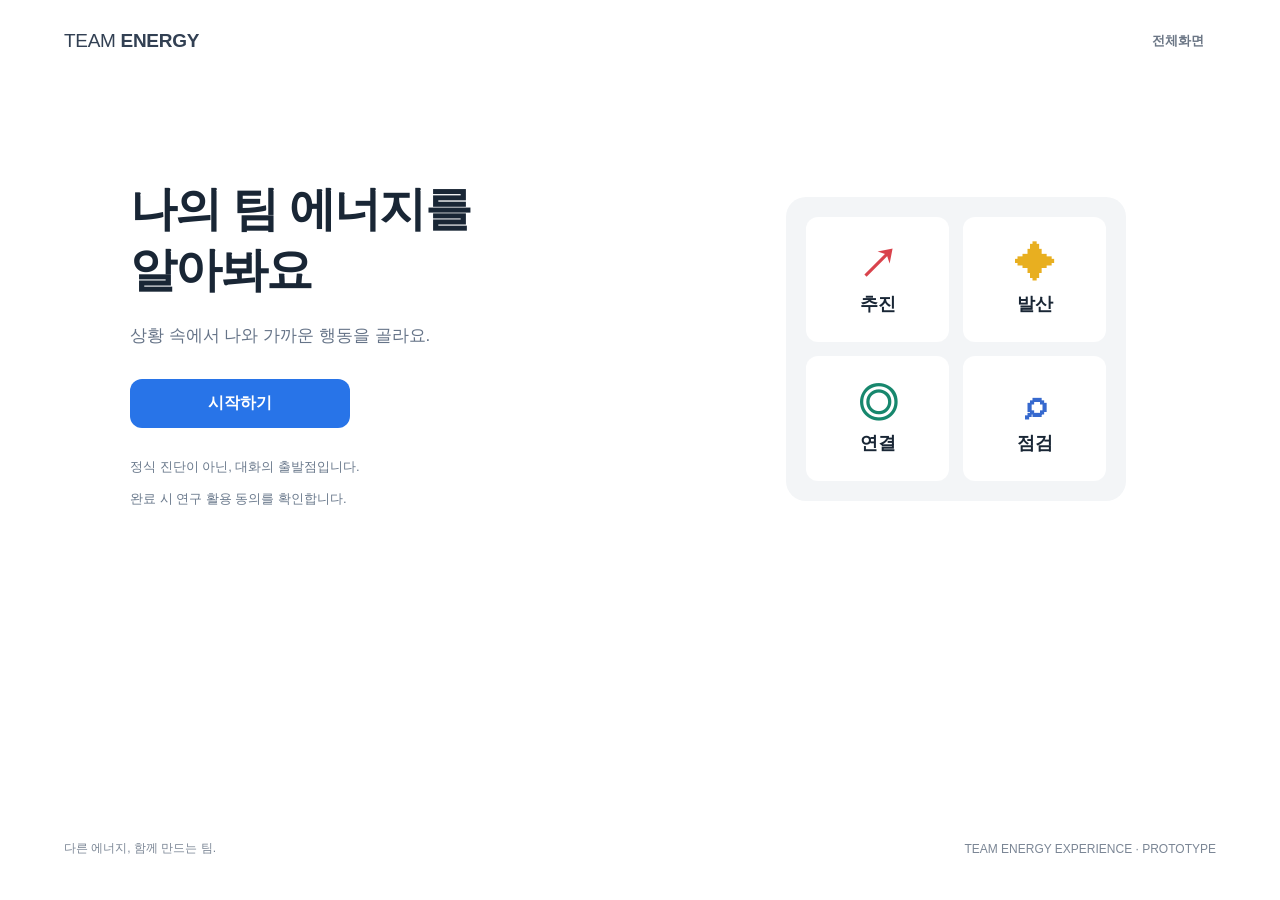
==== docs/index.html @ f04a9432 "Add files via upload" ====
<!doctype html>
<html lang="ko"><head><meta charset="UTF-8"><meta name="viewport" content="width=device-width,initial-scale=1"><title>TEAM ENERGY | 우리 팀의 에너지를 발견하다</title><link rel="stylesheet" href="style.css?v=full20261013"><link rel="stylesheet" href="live.css?v=full20261013"></head><body><header><a href="#" id="home" aria-label="처음 화면">TEAM <b>ENERGY</b><span>k-DISC EXPERIENCE</span></a><nav><span id="phase">우리 팀을 움직이는 네 가지 에너지</span><button id="fullscreen">전체화면</button></nav></header><main id="app" tabindex="-1"></main><footer><span>다른 에너지, 함께 만드는 팀.</span><span>TEAM ENERGY EXPERIENCE · PROTOTYPE</span></footer><script src="config.js"></script><script src="connection.js?v=full20261013"></script><script src="questions.js"></script><script src="app.js?v=full20261013"></script><script src="live.js?v=full20261013"></script></body></html>
---- docs/style.css ----
:root{font-family:'Malgun Gothic','Apple SD Gothic Neo',sans-serif;color:#192635;background:#fff;--D:#d9434c;--I:#edbd32;--S:#17876d;--C:#3669ce;--blue:#2874e8}*{box-sizing:border-box}body{margin:0;word-break:keep-all;overflow-wrap:anywhere}button,a{-webkit-tap-highlight-color:transparent}button{font:inherit;cursor:pointer;border:0;border-radius:12px;padding:14px 22px;min-height:48px;font-weight:700;background:#f0f3f7;color:inherit;touch-action:manipulation}button:hover{filter:brightness(.97)}button:focus-visible,a:focus-visible,summary:focus-visible{outline:3px solid var(--blue);outline-offset:3px}button:disabled{opacity:.55;cursor:default}header,footer{display:flex;justify-content:space-between;align-items:center;padding:22px 5vw}header>a{color:#324053;text-decoration:none;font-size:19px;letter-spacing:-.3px}header>a b{color:#324053}header>a span{display:none}nav{display:flex;align-items:center;gap:20px;font-size:13px;color:#6b7685}nav button{font-size:13px;padding:8px 12px;min-height:38px;background:transparent}main{max-width:1100px;padding:32px 40px 40px;margin:auto;min-height:calc(100svh - 150px);outline:none}footer{color:#7b8695;font-size:12px;padding-top:8px}.eyebrow{font-size:13px;font-weight:700;color:#65758a;margin:0 0 14px}h1{font-size:clamp(34px,3.7vw,48px);line-height:1.28;letter-spacing:-1.7px;margin:0 0 22px}h2{font-size:clamp(27px,2.7vw,34px);line-height:1.4;letter-spacing:-1px;margin:0 0 16px}h3{font-size:20px;margin:12px 0}p{font-size:17px;line-height:1.7;margin:10px 0}.muted{color:#667488}.primary{background:var(--blue);color:white;min-width:170px}.actions{display:flex;gap:12px;margin-top:28px;flex-wrap:wrap;align-items:center}.page-actions{justify-content:space-between}.text-button{background:transparent;color:#647286;padding-left:0}.hero{display:grid;grid-template-columns:1.3fr .8fr;align-items:center;gap:65px;min-height:470px}.hero .actions{margin:28px 0}.hero .primary{min-width:220px}.energy-grid{display:grid;grid-template-columns:1fr 1fr;gap:14px;padding:20px;background:#f3f5f7;border-radius:20px;max-width:340px}.energy-tile{border-radius:12px;padding:18px;background:#fff;min-height:125px;display:flex;align-items:center;flex-direction:column;justify-content:center;gap:8px}.energy-tile strong{font-size:40px;line-height:1;color:var(--D)}.energy-tile.I strong{color:#e8af20}.energy-tile.S strong{color:var(--S)}.energy-tile.C strong{color:var(--C)}.energy-tile span{font-size:18px;font-weight:700}.note{font-size:13px;color:#6a798c;line-height:1.65}.question-head{display:flex;justify-content:space-between;gap:20px;font-size:14px;color:#65758a;margin-bottom:16px}.choices{display:grid;grid-template-columns:1fr;gap:12px;margin-top:25px}.choice{display:flex;align-items:center;gap:18px;background:#f3f5f7;text-align:left;border:1px solid transparent;font-size:18px;line-height:1.5;padding:17px 22px;min-height:68px;font-weight:500;width:100%}.choice.selected{background:#e9f2ff;border-color:#9abfee}.letter{font-size:14px;min-width:28px;color:#718095}.selection-mark{margin-left:auto;font-size:22px;color:#9aa5b2;flex-shrink:0}.selected .selection-mark{color:var(--blue)}.answer-text{flex:1;min-width:0}.split{display:grid;grid-template-columns:1.1fr 1fr;gap:30px;align-items:start}.panel{background:#f5f7fa;border:1px solid #e9edf2;padding:24px;border-radius:18px}.chips{display:flex;gap:8px;flex-wrap:wrap;margin:12px 0}.chip{padding:7px 12px;border-radius:20px;font-weight:700;font-size:16px;color:white;white-space:nowrap}.chip.I{color:#352b08}.score-row{display:grid;grid-template-columns:57px 1fr 35px;gap:10px;align-items:center;margin:22px 0;font-size:16px}.track{height:12px;border-radius:10px;background:#e6ebf2;overflow:hidden}.track i{display:block;height:100%;border-radius:10px}.tabs{display:flex;gap:8px;margin:24px 0;flex-wrap:wrap}.tabs button{background:#f2f4f7;border:1px solid #e5eaf0;font-size:14px;min-height:44px;padding:10px 14px}.tabs button.active{background:#e8f1ff;border-color:#9abfee;color:#2466c5}.team-example{display:grid;grid-template-columns:1fr 1fr;gap:28px}.team-counts{display:grid;grid-template-columns:repeat(4,1fr);gap:6px;margin-top:24px}.team-counts>div{display:flex;align-items:center;flex-direction:column;gap:12px}.team-counts strong{font-size:24px}.team-summary h3{font-size:17px;color:#728094}.team-summary p{font-size:17px}.program-flow{display:grid;grid-template-columns:repeat(3,1fr);gap:20px;margin:28px 0}.program-flow article{padding:23px;background:#f5f7fa;border-radius:15px}.program-flow b{font-size:18px}.program-flow p{font-size:15px;color:#667488}.gallery{border-top:1px solid #e3e8ef;margin:24px 0;padding-top:14px}details{margin:14px 0}summary{cursor:pointer;color:#3e6cab;font-size:14px;min-height:28px}.photos{display:grid;grid-template-columns:repeat(3,1fr);gap:16px;margin-top:24px}.photo-button{background:#f7f9fb;border:1px solid #e2e7ef;padding:12px;text-align:left;min-width:0}.photo-button img{width:100%;height:200px;object-fit:contain;background:#eef1f5;border-radius:8px}.photo-button span{display:block;padding-top:10px;font-size:15px}.photo-button small{display:block;font-size:12px;color:#6a798c;line-height:1.6;margin-top:7px}.workshop-photo{margin:22px 0}.workshop-photo img{width:100%;max-height:300px;object-fit:cover;object-position:center 75%;border-radius:12px}.workshop-photo figcaption{font-size:13px;color:#6a798c;margin-top:8px}.end{text-align:center;max-width:850px;margin:30px auto}.end .actions{justify-content:center}.end h2{font-size:38px}.completion-summary{display:grid;grid-template-columns:1fr 1fr;gap:20px;margin:30px 0;padding:25px;border-radius:18px;background:#f5f7fa}.completion-summary .chips{justify-content:center}.completion-summary>div{min-width:0}.completion-summary>div+div{border-left:1px solid #dfe6ee}dialog{border:0;border-radius:16px;max-width:94vw;max-height:94svh;padding:22px}dialog::backdrop{background:#172635a6}dialog img{display:block;max-width:85vw;max-height:76svh;object-fit:contain}dialog button{margin-top:12px}.alert-dialog{max-width:420px;width:90vw}.alert-dialog p{font-size:17px}.error{color:#a32f3b;font-size:14px}#consult{margin-top:24px;text-align:left}.result-description article+article{margin-top:23px;border-top:1px solid #e5eaf0;padding-top:10px}.result-description h3{font-size:21px}.result-description p{font-size:17px}
@media(max-width:760px){header,footer{padding:16px 20px}nav>span{display:none}main{padding:26px 22px 28px;min-height:calc(100svh - 115px)}.hero{grid-template-columns:1fr;gap:24px;min-height:0}.energy-grid{max-width:100%;grid-template-columns:repeat(4,1fr);padding:10px;gap:7px;order:2}.energy-tile{padding:12px 4px;min-height:94px}.energy-tile strong{font-size:31px}.energy-tile span{font-size:15px}h1{font-size:34px}h2{font-size:27px}.split,.team-example{grid-template-columns:1fr;gap:20px}.result-description{order:0}.choice{font-size:16px;padding:15px 13px;gap:10px;min-height:62px}.letter{min-width:20px}.choices{gap:10px;margin-top:20px}.page-actions{margin-top:24px;gap:10px}.primary{min-width:140px}.question-head{font-size:13px}.photos,.program-flow{grid-template-columns:1fr}.program-flow{gap:10px}.program-flow article{padding:17px}.program-flow p{margin-bottom:0}.photos img{height:245px}.completion-summary{grid-template-columns:1fr;gap:10px}.completion-summary>div+div{border-left:0;border-top:1px solid #dfe6ee;padding-top:10px}.end h2{font-size:30px}.end .actions{flex-direction:column;align-items:stretch}.tabs{display:grid;grid-template-columns:repeat(2,1fr)}.tabs button:last-child{grid-column:1/-1}.team-counts .chip{font-size:14px;padding:6px 9px}footer span:last-child{display:none}}
@media(max-height:750px) and (min-width:761px){main{padding-top:18px}.hero{min-height:390px}.choice{padding-top:12px;padding-bottom:12px;min-height:58px}.choices{gap:9px}.question-sub{margin:6px 0}.page-actions{margin-top:20px}}
@media(prefers-reduced-motion:reduce){*,*::before,*::after{transition:none!important;animation:none!important}}
#phase{display:none}
---- docs/live.css ----
.consent{display:flex;align-items:flex-start;gap:14px;font-size:18px;line-height:1.6;margin-top:28px}.consent input{width:25px;height:25px;flex-shrink:0}.dash-head{display:flex;justify-content:space-between;align-items:center;gap:24px}.dash-head h1{font-size:clamp(32px,3.2vw,60px)}.total{text-align:right;white-space:nowrap}.total strong{display:block;font-size:64px;color:#3669ce}.total span{font-size:18px}.dash-grid{display:grid;grid-template-columns:1fr 1fr 230px;gap:22px}.dash-grid h2{font-size:30px}.dash-grid p{font-size:17px}.dash-bar{margin:28px 0}.dash-bar>div:first-child{display:flex;justify-content:space-between;align-items:center;gap:10px;margin-bottom:12px;font-size:22px}.dash-bar span{font-size:18px}.dash-bar .track{height:24px}.dash-bar i{transition:width .6s ease}.join{text-align:center;padding:18px}.join img{width:100%;border-radius:12px}.join a{color:#2455ad;font-size:16px}.live-ok{color:#17876d;font-size:15px}.live-error{color:#b12e39;font-size:15px}select,input,textarea{font:inherit;padding:12px;border:1px solid #bac6d7;border-radius:10px;background:white;color:#18243a}.admin{max-width:1050px}.admin label{display:block;margin:16px 0;font-size:18px}.admin input,.admin textarea,.admin select{display:block;width:100%;margin-top:8px}.admin textarea{min-height:80px}.answer-edit{display:grid;grid-template-columns:3fr 1fr;gap:16px}.admin .actions a{align-self:center;color:#2455ad}#admin-status{font-size:18px;min-height:30px}.dashboard main{max-width:1900px}.dashboard #version{max-width:250px}.dashboard .note{font-size:14px}@media(min-width:1600px){.dash-grid{grid-template-columns:1fr 1fr 280px}.dash-grid h2{font-size:38px}.dash-bar>div:first-child{font-size:30px}.dash-bar span{font-size:24px}.dash-bar{margin:38px 0}}@media(max-width:1050px){.dash-grid{grid-template-columns:1fr 1fr}.join{grid-column:1/-1;display:flex;align-items:center;justify-content:center;gap:24px}.join img{width:140px}.dashboard nav select{width:140px}}@media(max-width:650px){.dash-grid,.answer-edit{grid-template-columns:1fr}.dash-head{align-items:flex-start}.total strong{font-size:44px}.total span{font-size:14px}.join{display:block}.dashboard nav select{width:100px}}
body{word-break:keep-all;overflow-wrap:anywhere}

.consent{font-size:15px;gap:12px;margin-top:18px}.consent input{width:22px;height:22px}.reset-section{margin-top:32px;border-top:1px solid #e1e6ed;padding-top:20px}.danger-button{background:#aa303e;color:#fff}.reset-dialog{width:500px}.reset-dialog input{display:block;width:100%;margin-top:9px}.reset-dialog label{font-size:16px}.admin h2{font-size:32px}.admin label{font-size:16px}.dashboard main{padding:30px 4vw}.dashboard h2{font-size:30px}.dashboard h1{font-size:clamp(32px,3.2vw,60px)}.dashboard .primary{min-width:0}@media(max-width:760px){.consent{font-size:14px}.admin h2{font-size:27px}.dashboard main{padding:22px 18px}}
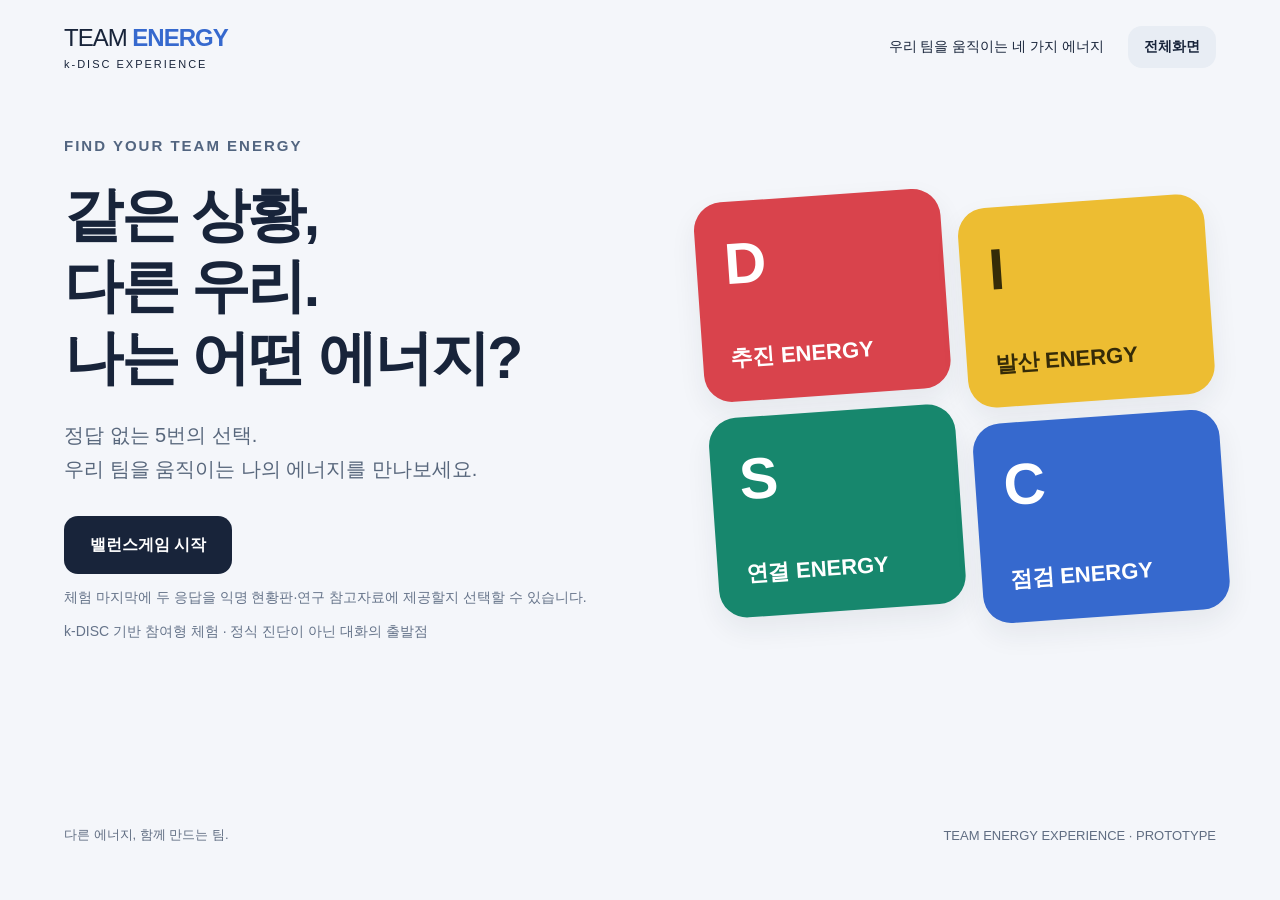
==== commit 588616f2: "Add files via upload" ====
--- a/docs/index.html
+++ b/docs/index.html
@@ -1,5 +1,5 @@
 <!doctype html>
-<html lang="ko"><head><meta charset="UTF-8"><meta name="viewport" content="width=device-width,initial-scale=1"><title>TEAM ENERGY | 우리 팀의 에너지를 발견하다</title><link rel="stylesheet" href="style.css?v=full20261013"><link rel="stylesheet" href="live.css?v=full20261013"></head><body><header><a href="#" id="home" aria-label="처음 화면">TEAM <b>ENERGY</b><span>k-DISC EXPERIENCE</span></a><nav><span id="phase">우리 팀을 움직이는 네 가지 에너지</span><button id="fullscreen">전체화면</button></nav></header><main id="app" tabindex="-1"></main><footer><span>다른 에너지, 함께 만드는 팀.</span><span>TEAM ENERGY EXPERIENCE · PROTOTYPE</span></footer><script src="config.js"></script><script src="connection.js?v=full20261013"></script><script src="questions.js"></script><script src="app.js?v=full20261013"></script><script src="live.js?v=full20261013"></script></body></html>
+<html lang="ko"><head><meta charset="UTF-8"><meta name="viewport" content="width=device-width,initial-scale=1"><title>TEAM ENERGY | 우리 팀의 에너지를 발견하다</title><link rel="stylesheet" href="style.css"><link rel="stylesheet" href="live.css"></head><body><header><a href="#" id="home" aria-label="처음 화면">TEAM <b>ENERGY</b><span>k-DISC EXPERIENCE</span></a><nav><span id="phase">우리 팀을 움직이는 네 가지 에너지</span><button id="fullscreen">전체화면</button></nav></header><main id="app" tabindex="-1"></main><footer><span>다른 에너지, 함께 만드는 팀.</span><span>TEAM ENERGY EXPERIENCE · PROTOTYPE</span></footer><script src="config.js"></script><script src="connection.js"></script><script src="questions.js"></script><script src="app.js"></script><script src="live.js"></script></body></html>
 
 
 
--- a/docs/style.css
+++ b/docs/style.css
@@ -1,5 +1,3 @@
-:root{font-family:'Malgun Gothic','Apple SD Gothic Neo',sans-serif;color:#192635;background:#fff;--D:#d9434c;--I:#edbd32;--S:#17876d;--C:#3669ce;--blue:#2874e8}*{box-sizing:border-box}body{margin:0;word-break:keep-all;overflow-wrap:anywhere}button,a{-webkit-tap-highlight-color:transparent}button{font:inherit;cursor:pointer;border:0;border-radius:12px;padding:14px 22px;min-height:48px;font-weight:700;background:#f0f3f7;color:inherit;touch-action:manipulation}button:hover{filter:brightness(.97)}button:focus-visible,a:focus-visible,summary:focus-visible{outline:3px solid var(--blue);outline-offset:3px}button:disabled{opacity:.55;cursor:default}header,footer{display:flex;justify-content:space-between;align-items:center;padding:22px 5vw}header>a{color:#324053;text-decoration:none;font-size:19px;letter-spacing:-.3px}header>a b{color:#324053}header>a span{display:none}nav{display:flex;align-items:center;gap:20px;font-size:13px;color:#6b7685}nav button{font-size:13px;padding:8px 12px;min-height:38px;background:transparent}main{max-width:1100px;padding:32px 40px 40px;margin:auto;min-height:calc(100svh - 150px);outline:none}footer{color:#7b8695;font-size:12px;padding-top:8px}.eyebrow{font-size:13px;font-weight:700;color:#65758a;margin:0 0 14px}h1{font-size:clamp(34px,3.7vw,48px);line-height:1.28;letter-spacing:-1.7px;margin:0 0 22px}h2{font-size:clamp(27px,2.7vw,34px);line-height:1.4;letter-spacing:-1px;margin:0 0 16px}h3{font-size:20px;margin:12px 0}p{font-size:17px;line-height:1.7;margin:10px 0}.muted{color:#667488}.primary{background:var(--blue);color:white;min-width:170px}.actions{display:flex;gap:12px;margin-top:28px;flex-wrap:wrap;align-items:center}.page-actions{justify-content:space-between}.text-button{background:transparent;color:#647286;padding-left:0}.hero{display:grid;grid-template-columns:1.3fr .8fr;align-items:center;gap:65px;min-height:470px}.hero .actions{margin:28px 0}.hero .primary{min-width:220px}.energy-grid{display:grid;grid-template-columns:1fr 1fr;gap:14px;padding:20px;background:#f3f5f7;border-radius:20px;max-width:340px}.energy-tile{border-radius:12px;padding:18px;background:#fff;min-height:125px;display:flex;align-items:center;flex-direction:column;justify-content:center;gap:8px}.energy-tile strong{font-size:40px;line-height:1;color:var(--D)}.energy-tile.I strong{color:#e8af20}.energy-tile.S strong{color:var(--S)}.energy-tile.C strong{color:var(--C)}.energy-tile span{font-size:18px;font-weight:700}.note{font-size:13px;color:#6a798c;line-height:1.65}.question-head{display:flex;justify-content:space-between;gap:20px;font-size:14px;color:#65758a;margin-bottom:16px}.choices{display:grid;grid-template-columns:1fr;gap:12px;margin-top:25px}.choice{display:flex;align-items:center;gap:18px;background:#f3f5f7;text-align:left;border:1px solid transparent;font-size:18px;line-height:1.5;padding:17px 22px;min-height:68px;font-weight:500;width:100%}.choice.selected{background:#e9f2ff;border-color:#9abfee}.letter{font-size:14px;min-width:28px;color:#718095}.selection-mark{margin-left:auto;font-size:22px;color:#9aa5b2;flex-shrink:0}.selected .selection-mark{color:var(--blue)}.answer-text{flex:1;min-width:0}.split{display:grid;grid-template-columns:1.1fr 1fr;gap:30px;align-items:start}.panel{background:#f5f7fa;border:1px solid #e9edf2;padding:24px;border-radius:18px}.chips{display:flex;gap:8px;flex-wrap:wrap;margin:12px 0}.chip{padding:7px 12px;border-radius:20px;font-weight:700;font-size:16px;color:white;white-space:nowrap}.chip.I{color:#352b08}.score-row{display:grid;grid-template-columns:57px 1fr 35px;gap:10px;align-items:center;margin:22px 0;font-size:16px}.track{height:12px;border-radius:10px;background:#e6ebf2;overflow:hidden}.track i{display:block;height:100%;border-radius:10px}.tabs{display:flex;gap:8px;margin:24px 0;flex-wrap:wrap}.tabs button{background:#f2f4f7;border:1px solid #e5eaf0;font-size:14px;min-height:44px;padding:10px 14px}.tabs button.active{background:#e8f1ff;border-color:#9abfee;color:#2466c5}.team-example{display:grid;grid-template-columns:1fr 1fr;gap:28px}.team-counts{display:grid;grid-template-columns:repeat(4,1fr);gap:6px;margin-top:24px}.team-counts>div{display:flex;align-items:center;flex-direction:column;gap:12px}.team-counts strong{font-size:24px}.team-summary h3{font-size:17px;color:#728094}.team-summary p{font-size:17px}.program-flow{display:grid;grid-template-columns:repeat(3,1fr);gap:20px;margin:28px 0}.program-flow article{padding:23px;background:#f5f7fa;border-radius:15px}.program-flow b{font-size:18px}.program-flow p{font-size:15px;color:#667488}.gallery{border-top:1px solid #e3e8ef;margin:24px 0;padding-top:14px}details{margin:14px 0}summary{cursor:pointer;color:#3e6cab;font-size:14px;min-height:28px}.photos{display:grid;grid-template-columns:repeat(3,1fr);gap:16px;margin-top:24px}.photo-button{background:#f7f9fb;border:1px solid #e2e7ef;padding:12px;text-align:left;min-width:0}.photo-button img{width:100%;height:200px;object-fit:contain;background:#eef1f5;border-radius:8px}.photo-button span{display:block;padding-top:10px;font-size:15px}.photo-button small{display:block;font-size:12px;color:#6a798c;line-height:1.6;margin-top:7px}.workshop-photo{margin:22px 0}.workshop-photo img{width:100%;max-height:300px;object-fit:cover;object-position:center 75%;border-radius:12px}.workshop-photo figcaption{font-size:13px;color:#6a798c;margin-top:8px}.end{text-align:center;max-width:850px;margin:30px auto}.end .actions{justify-content:center}.end h2{font-size:38px}.completion-summary{display:grid;grid-template-columns:1fr 1fr;gap:20px;margin:30px 0;padding:25px;border-radius:18px;background:#f5f7fa}.completion-summary .chips{justify-content:center}.completion-summary>div{min-width:0}.completion-summary>div+div{border-left:1px solid #dfe6ee}dialog{border:0;border-radius:16px;max-width:94vw;max-height:94svh;padding:22px}dialog::backdrop{background:#172635a6}dialog img{display:block;max-width:85vw;max-height:76svh;object-fit:contain}dialog button{margin-top:12px}.alert-dialog{max-width:420px;width:90vw}.alert-dialog p{font-size:17px}.error{color:#a32f3b;font-size:14px}#consult{margin-top:24px;text-align:left}.result-description article+article{margin-top:23px;border-top:1px solid #e5eaf0;padding-top:10px}.result-description h3{font-size:21px}.result-description p{font-size:17px}
-@media(max-width:760px){header,footer{padding:16px 20px}nav>span{display:none}main{padding:26px 22px 28px;min-height:calc(100svh - 115px)}.hero{grid-template-columns:1fr;gap:24px;min-height:0}.energy-grid{max-width:100%;grid-template-columns:repeat(4,1fr);padding:10px;gap:7px;order:2}.energy-tile{padding:12px 4px;min-height:94px}.energy-tile strong{font-size:31px}.energy-tile span{font-size:15px}h1{font-size:34px}h2{font-size:27px}.split,.team-example{grid-template-columns:1fr;gap:20px}.result-description{order:0}.choice{font-size:16px;padding:15px 13px;gap:10px;min-height:62px}.letter{min-width:20px}.choices{gap:10px;margin-top:20px}.page-actions{margin-top:24px;gap:10px}.primary{min-width:140px}.question-head{font-size:13px}.photos,.program-flow{grid-template-columns:1fr}.program-flow{gap:10px}.program-flow article{padding:17px}.program-flow p{margin-bottom:0}.photos img{height:245px}.completion-summary{grid-template-columns:1fr;gap:10px}.completion-summary>div+div{border-left:0;border-top:1px solid #dfe6ee;padding-top:10px}.end h2{font-size:30px}.end .actions{flex-direction:column;align-items:stretch}.tabs{display:grid;grid-template-columns:repeat(2,1fr)}.tabs button:last-child{grid-column:1/-1}.team-counts .chip{font-size:14px;padding:6px 9px}footer span:last-child{display:none}}
-@media(max-height:750px) and (min-width:761px){main{padding-top:18px}.hero{min-height:390px}.choice{padding-top:12px;padding-bottom:12px;min-height:58px}.choices{gap:9px}.question-sub{margin:6px 0}.page-actions{margin-top:20px}}
-@media(prefers-reduced-motion:reduce){*,*::before,*::after{transition:none!important;animation:none!important}}
-#phase{display:none}
+:root{font-family:'Malgun Gothic','Apple SD Gothic Neo',sans-serif;color:#18243a;background:#f4f6fa;--D:#d9434c;--I:#edbd32;--S:#17876d;--C:#3669ce}*{box-sizing:border-box}body{margin:0}button,a{-webkit-tap-highlight-color:transparent}button{font:inherit;cursor:pointer;border:0;border-radius:14px;padding:18px 26px;min-height:58px;font-weight:700;background:#e8edf4;color:inherit;touch-action:manipulation}button:hover{filter:brightness(.96);transform:translateY(-2px)}button:focus-visible,a:focus-visible{outline:4px solid #704eff;outline-offset:4px}button:disabled{opacity:.6;cursor:default}header,footer{display:flex;justify-content:space-between;align-items:center;padding:24px 5vw}header>a{color:inherit;text-decoration:none;font-size:24px;letter-spacing:-1px}header>a b{color:#3669ce}header>a span{display:block;font-size:11px;letter-spacing:2px;margin-top:6px}nav{display:flex;align-items:center;gap:24px;font-size:14px}nav button{font-size:14px;padding:10px 16px;min-height:42px}main{max-width:1440px;padding:30px 5vw 35px;margin:auto;min-height:calc(100svh - 180px);outline:none;animation:enter .3s ease}footer{color:#606d82;font-size:13px;padding-top:12px}.eyebrow{font-size:15px;font-weight:800;letter-spacing:2px;color:#526580;margin:0 0 20px}h1{font-size:clamp(40px,4.6vw,70px);line-height:1.22;letter-spacing:-2.5px;margin:0 0 24px}h2{font-size:clamp(32px,3.3vw,48px);line-height:1.3;letter-spacing:-1.5px;margin:0 0 20px}h3{font-size:24px;margin:12px 0}p{font-size:20px;line-height:1.7;margin:12px 0}.muted{color:#58677c}.primary{background:#18243a;color:white}.actions{display:flex;gap:12px;margin-top:30px;flex-wrap:wrap}.hero{display:grid;grid-template-columns:1.15fr 1fr;align-items:center;gap:55px;min-height:540px}.energy-grid{display:grid;grid-template-columns:1fr 1fr;gap:16px;transform:rotate(-4deg)}.energy-tile{border-radius:28px;padding:28px;color:white;min-height:200px;display:flex;flex-direction:column;justify-content:space-between;box-shadow:0 12px 28px #18243a12}.energy-tile:nth-child(2){transform:translateY(24px);color:#352b08}.energy-tile:nth-child(4){transform:translateY(24px)}.energy-tile strong{font-size:58px}.energy-tile span{font-size:22px;font-weight:700}.note{font-size:14px;color:#66748a;line-height:1.6}.progress{display:flex;gap:8px;margin-bottom:34px}.progress i{height:7px;flex:1;background:#dde3ec;border-radius:8px}.progress i.done{background:#3669ce}.question-head{display:flex;justify-content:space-between;gap:20px}.counter{font-size:24px;white-space:nowrap;color:#3669ce}.choices{display:grid;grid-template-columns:1fr 1fr;gap:18px;margin-top:30px}.choice{display:flex;align-items:center;gap:18px;background:white;text-align:left;border:2px solid #e1e6ed;font-size:clamp(20px,2vw,27px);line-height:1.5;padding:24px;min-height:135px}.choice:hover{border-color:#3669ce;background:#eef3ff}.choice.selected{background:#dae6ff;border-color:#3669ce}.letter{font-size:17px;border-radius:50%;background:#edf0f5;min-width:38px;height:38px;display:grid;place-items:center}.split{display:grid;grid-template-columns:1.1fr 1fr;gap:40px;align-items:start}.panel{background:white;border:1px solid #e1e6ed;padding:28px;border-radius:24px}.result-title{font-size:clamp(44px,5vw,72px)}.chips{display:flex;gap:10px;flex-wrap:wrap;margin:18px 0}.chip{padding:10px 18px;border-radius:40px;font-weight:700;font-size:20px;color:white}.chip.I{color:#352b08}.score-row{display:grid;grid-template-columns:75px 1fr 38px;gap:14px;align-items:center;margin:24px 0;font-size:20px}.track{height:16px;border-radius:12px;background:#edf0f5;overflow:hidden}.track i{display:block;height:100%;border-radius:12px}.tabs{display:flex;gap:10px;margin:24px 0;flex-wrap:wrap}.tabs button{background:white;border:1px solid #dce2ec}.tabs button.active{background:#18243a;color:white}.tokens{display:grid;grid-template-columns:repeat(8,1fr);gap:12px;margin:18px 0 28px}.token{aspect-ratio:1;border-radius:50%;display:grid;place-items:center;font-weight:900;font-size:22px;color:white;border:5px solid #ffffff85;box-shadow:0 4px 0 #18243a20}.token.I{color:#352b08}.callout{background:#eaf0fc;padding:18px 24px;border-radius:16px;font-size:20px;line-height:1.6}.steps{display:flex;gap:10px;flex-wrap:wrap;margin:22px 0}.steps span{padding:12px 18px;border:1px solid #dce2ec;border-radius:12px;background:white;font-size:18px}.photos{display:grid;grid-template-columns:1fr 1fr;gap:24px}.photo-button{background:white;border:1px solid #dce2ec;padding:12px;text-align:left}.photo-button img{width:100%;height:260px;object-fit:contain;background:#f0f2f5;border-radius:10px}.photo-button span{display:block;padding:12px 8px 0;font-size:20px}.end{text-align:center;max-width:930px;margin:35px auto}.end .actions{justify-content:center}.end h1{font-size:clamp(42px,5.5vw,76px)}dialog{border:0;border-radius:22px;max-width:94vw;max-height:94svh;padding:16px}dialog::backdrop{background:#111a2bd9}dialog img{display:block;max-width:85vw;max-height:76svh;object-fit:contain}dialog button{margin-top:10px}#consult{margin-top:24px;text-align:left}@keyframes enter{from{opacity:0;transform:translateY(10px)}to{opacity:1;transform:translateY(0)}}@media(max-width:800px){header,footer{padding:20px}nav>span{display:none}main{padding:24px}.hero,.split{grid-template-columns:1fr;gap:28px}.hero{min-height:0}.energy-grid{transform:none}.energy-tile{min-height:120px;padding:20px}.energy-tile strong{font-size:38px}.energy-tile:nth-child(n){transform:none}.choices{grid-template-columns:1fr}.choice{min-height:95px}.photos{grid-template-columns:1fr}.tokens{gap:6px}.token{font-size:16px;border-width:3px}footer span:last-child{display:none}h1{letter-spacing:-1.5px}}@media(prefers-reduced-motion:reduce){*,*::before,*::after{animation:none!important;transition:none!important;transform:none!important}}
+
+.editor{width:1100px;padding:28px}.editor-layout{display:grid;grid-template-columns:1fr 2fr;gap:24px}.editor label{display:block;font-size:16px;font-weight:700;margin:12px 0}.editor input,.editor textarea,.editor select{display:block;width:100%;font:inherit;font-weight:400;padding:12px;border:1px solid #bac6d7;border-radius:8px;margin-top:8px}.answer-edit{display:grid;grid-template-columns:3fr 1fr;gap:14px}#editor-status{font-size:16px;color:#284d93}@media(max-width:800px){.editor-layout,.answer-edit{grid-template-columns:1fr}.editor{padding:18px}nav{gap:6px}nav button{padding:10px;font-size:12px}}
--- a/docs/live.css
+++ b/docs/live.css
@@ -1,4 +1,2 @@
 .consent{display:flex;align-items:flex-start;gap:14px;font-size:18px;line-height:1.6;margin-top:28px}.consent input{width:25px;height:25px;flex-shrink:0}.dash-head{display:flex;justify-content:space-between;align-items:center;gap:24px}.dash-head h1{font-size:clamp(32px,3.2vw,60px)}.total{text-align:right;white-space:nowrap}.total strong{display:block;font-size:64px;color:#3669ce}.total span{font-size:18px}.dash-grid{display:grid;grid-template-columns:1fr 1fr 230px;gap:22px}.dash-grid h2{font-size:30px}.dash-grid p{font-size:17px}.dash-bar{margin:28px 0}.dash-bar>div:first-child{display:flex;justify-content:space-between;align-items:center;gap:10px;margin-bottom:12px;font-size:22px}.dash-bar span{font-size:18px}.dash-bar .track{height:24px}.dash-bar i{transition:width .6s ease}.join{text-align:center;padding:18px}.join img{width:100%;border-radius:12px}.join a{color:#2455ad;font-size:16px}.live-ok{color:#17876d;font-size:15px}.live-error{color:#b12e39;font-size:15px}select,input,textarea{font:inherit;padding:12px;border:1px solid #bac6d7;border-radius:10px;background:white;color:#18243a}.admin{max-width:1050px}.admin label{display:block;margin:16px 0;font-size:18px}.admin input,.admin textarea,.admin select{display:block;width:100%;margin-top:8px}.admin textarea{min-height:80px}.answer-edit{display:grid;grid-template-columns:3fr 1fr;gap:16px}.admin .actions a{align-self:center;color:#2455ad}#admin-status{font-size:18px;min-height:30px}.dashboard main{max-width:1900px}.dashboard #version{max-width:250px}.dashboard .note{font-size:14px}@media(min-width:1600px){.dash-grid{grid-template-columns:1fr 1fr 280px}.dash-grid h2{font-size:38px}.dash-bar>div:first-child{font-size:30px}.dash-bar span{font-size:24px}.dash-bar{margin:38px 0}}@media(max-width:1050px){.dash-grid{grid-template-columns:1fr 1fr}.join{grid-column:1/-1;display:flex;align-items:center;justify-content:center;gap:24px}.join img{width:140px}.dashboard nav select{width:140px}}@media(max-width:650px){.dash-grid,.answer-edit{grid-template-columns:1fr}.dash-head{align-items:flex-start}.total strong{font-size:44px}.total span{font-size:14px}.join{display:block}.dashboard nav select{width:100px}}
 body{word-break:keep-all;overflow-wrap:anywhere}
-
-.consent{font-size:15px;gap:12px;margin-top:18px}.consent input{width:22px;height:22px}.reset-section{margin-top:32px;border-top:1px solid #e1e6ed;padding-top:20px}.danger-button{background:#aa303e;color:#fff}.reset-dialog{width:500px}.reset-dialog input{display:block;width:100%;margin-top:9px}.reset-dialog label{font-size:16px}.admin h2{font-size:32px}.admin label{font-size:16px}.dashboard main{padding:30px 4vw}.dashboard h2{font-size:30px}.dashboard h1{font-size:clamp(32px,3.2vw,60px)}.dashboard .primary{min-width:0}@media(max-width:760px){.consent{font-size:14px}.admin h2{font-size:27px}.dashboard main{padding:22px 18px}}
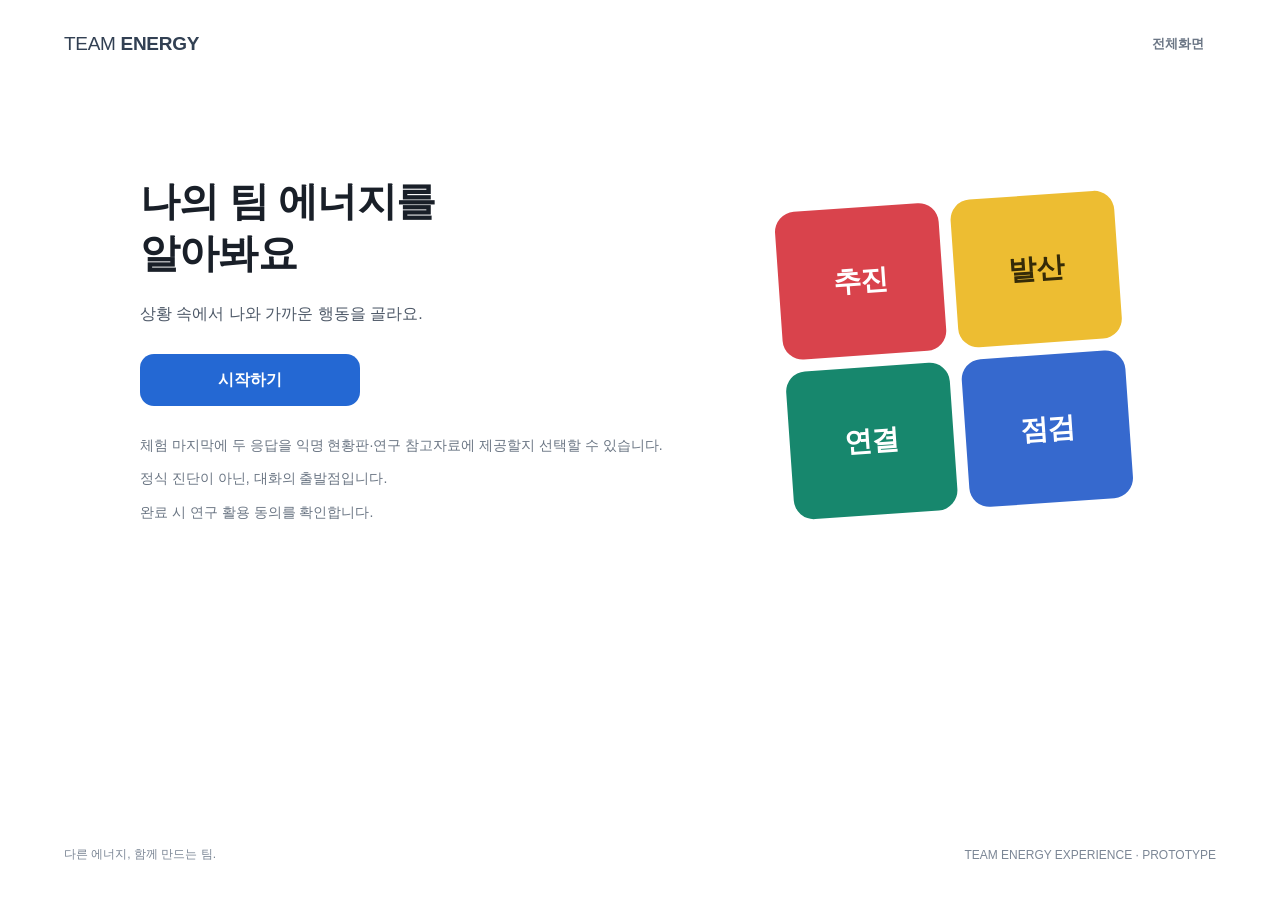
==== commit 1f068114: "Add files via upload" ====
--- a/docs/index.html
+++ b/docs/index.html
@@ -1,5 +1,5 @@
 <!doctype html>
-<html lang="ko"><head><meta charset="UTF-8"><meta name="viewport" content="width=device-width,initial-scale=1"><title>TEAM ENERGY | 우리 팀의 에너지를 발견하다</title><link rel="stylesheet" href="style.css"><link rel="stylesheet" href="live.css"></head><body><header><a href="#" id="home" aria-label="처음 화면">TEAM <b>ENERGY</b><span>k-DISC EXPERIENCE</span></a><nav><span id="phase">우리 팀을 움직이는 네 가지 에너지</span><button id="fullscreen">전체화면</button></nav></header><main id="app" tabindex="-1"></main><footer><span>다른 에너지, 함께 만드는 팀.</span><span>TEAM ENERGY EXPERIENCE · PROTOTYPE</span></footer><script src="config.js"></script><script src="connection.js"></script><script src="questions.js"></script><script src="app.js"></script><script src="live.js"></script></body></html>
+<html lang="ko"><head><meta charset="UTF-8"><meta name="viewport" content="width=device-width,initial-scale=1"><title>TEAM ENERGY | 우리 팀의 에너지를 발견하다</title><link rel="stylesheet" href="participant-design.css?v=design20261013"><link rel="stylesheet" href="live.css?v=full20261013"></head><body><header><a href="#" id="home" aria-label="처음 화면">TEAM <b>ENERGY</b><span>k-DISC EXPERIENCE</span></a><nav><span id="phase">우리 팀을 움직이는 네 가지 에너지</span><button id="fullscreen">전체화면</button></nav></header><main id="app" tabindex="-1"></main><footer><span>다른 에너지, 함께 만드는 팀.</span><span>TEAM ENERGY EXPERIENCE · PROTOTYPE</span></footer><script src="config.js"></script><script src="connection.js?v=full20261013"></script><script src="questions.js"></script><script src="app.js?v=design20261013"></script><script src="live.js?v=full20261013"></script></body></html>
 
 
 
--- a/docs/participant-design.css
+++ b/docs/participant-design.css
@@ -0,0 +1,15 @@
+:root{font-family:'Malgun Gothic','Apple SD Gothic Neo',sans-serif;color:#192635;background:#fff;--D:#d9434c;--I:#edbd32;--S:#17876d;--C:#3669ce;--blue:#2874e8}*{box-sizing:border-box}body{margin:0;word-break:keep-all;overflow-wrap:anywhere}button,a{-webkit-tap-highlight-color:transparent}button{font:inherit;cursor:pointer;border:0;border-radius:12px;padding:14px 22px;min-height:48px;font-weight:700;background:#f0f3f7;color:inherit;touch-action:manipulation}button:hover{filter:brightness(.97)}button:focus-visible,a:focus-visible,summary:focus-visible{outline:3px solid var(--blue);outline-offset:3px}button:disabled{opacity:.55;cursor:default}header,footer{display:flex;justify-content:space-between;align-items:center;padding:22px 5vw}header>a{color:#324053;text-decoration:none;font-size:19px;letter-spacing:-.3px}header>a b{color:#324053}header>a span{display:none}nav{display:flex;align-items:center;gap:20px;font-size:13px;color:#6b7685}nav button{font-size:13px;padding:8px 12px;min-height:38px;background:transparent}main{max-width:1100px;padding:32px 40px 40px;margin:auto;min-height:calc(100svh - 150px);outline:none}footer{color:#7b8695;font-size:12px;padding-top:8px}.eyebrow{font-size:13px;font-weight:700;color:#65758a;margin:0 0 14px}h1{font-size:clamp(34px,3.7vw,48px);line-height:1.28;letter-spacing:-1.7px;margin:0 0 22px}h2{font-size:clamp(27px,2.7vw,34px);line-height:1.4;letter-spacing:-1px;margin:0 0 16px}h3{font-size:20px;margin:12px 0}p{font-size:17px;line-height:1.7;margin:10px 0}.muted{color:#667488}.primary{background:var(--blue);color:white;min-width:170px}.actions{display:flex;gap:12px;margin-top:28px;flex-wrap:wrap;align-items:center}.page-actions{justify-content:space-between}.text-button{background:transparent;color:#647286;padding-left:0}.hero{display:grid;grid-template-columns:1.3fr .8fr;align-items:center;gap:65px;min-height:470px}.hero .actions{margin:28px 0}.hero .primary{min-width:220px}.energy-grid{display:grid;grid-template-columns:1fr 1fr;gap:14px;padding:20px;background:#f3f5f7;border-radius:20px;max-width:340px}.energy-tile{border-radius:12px;padding:18px;background:#fff;min-height:125px;display:flex;align-items:center;flex-direction:column;justify-content:center;gap:8px}.energy-tile strong{font-size:40px;line-height:1;color:var(--D)}.energy-tile.I strong{color:#e8af20}.energy-tile.S strong{color:var(--S)}.energy-tile.C strong{color:var(--C)}.energy-tile span{font-size:18px;font-weight:700}.note{font-size:13px;color:#6a798c;line-height:1.65}.question-head{display:flex;justify-content:space-between;gap:20px;font-size:14px;color:#65758a;margin-bottom:16px}.choices{display:grid;grid-template-columns:1fr;gap:12px;margin-top:25px}.choice{display:flex;align-items:center;gap:18px;background:#f3f5f7;text-align:left;border:1px solid transparent;font-size:18px;line-height:1.5;padding:17px 22px;min-height:68px;font-weight:500;width:100%}.choice.selected{background:#e9f2ff;border-color:#9abfee}.letter{font-size:14px;min-width:28px;color:#718095}.selection-mark{margin-left:auto;font-size:22px;color:#9aa5b2;flex-shrink:0}.selected .selection-mark{color:var(--blue)}.answer-text{flex:1;min-width:0}.split{display:grid;grid-template-columns:1.1fr 1fr;gap:30px;align-items:start}.panel{background:#f5f7fa;border:1px solid #e9edf2;padding:24px;border-radius:18px}.chips{display:flex;gap:8px;flex-wrap:wrap;margin:12px 0}.chip{padding:7px 12px;border-radius:20px;font-weight:700;font-size:16px;color:white;white-space:nowrap}.chip.I{color:#352b08}.score-row{display:grid;grid-template-columns:57px 1fr 35px;gap:10px;align-items:center;margin:22px 0;font-size:16px}.track{height:12px;border-radius:10px;background:#e6ebf2;overflow:hidden}.track i{display:block;height:100%;border-radius:10px}.tabs{display:flex;gap:8px;margin:24px 0;flex-wrap:wrap}.tabs button{background:#f2f4f7;border:1px solid #e5eaf0;font-size:14px;min-height:44px;padding:10px 14px}.tabs button.active{background:#e8f1ff;border-color:#9abfee;color:#2466c5}.team-example{display:grid;grid-template-columns:1fr 1fr;gap:28px}.team-counts{display:grid;grid-template-columns:repeat(4,1fr);gap:6px;margin-top:24px}.team-counts>div{display:flex;align-items:center;flex-direction:column;gap:12px}.team-counts strong{font-size:24px}.team-summary h3{font-size:17px;color:#728094}.team-summary p{font-size:17px}.program-flow{display:grid;grid-template-columns:repeat(3,1fr);gap:20px;margin:28px 0}.program-flow article{padding:23px;background:#f5f7fa;border-radius:15px}.program-flow b{font-size:18px}.program-flow p{font-size:15px;color:#667488}.gallery{border-top:1px solid #e3e8ef;margin:24px 0;padding-top:14px}details{margin:14px 0}summary{cursor:pointer;color:#3e6cab;font-size:14px;min-height:28px}.photos{display:grid;grid-template-columns:repeat(3,1fr);gap:16px;margin-top:24px}.photo-button{background:#f7f9fb;border:1px solid #e2e7ef;padding:12px;text-align:left;min-width:0}.photo-button img{width:100%;height:200px;object-fit:contain;background:#eef1f5;border-radius:8px}.photo-button span{display:block;padding-top:10px;font-size:15px}.photo-button small{display:block;font-size:12px;color:#6a798c;line-height:1.6;margin-top:7px}.workshop-photo{margin:22px 0}.workshop-photo img{width:100%;max-height:300px;object-fit:cover;object-position:center 75%;border-radius:12px}.workshop-photo figcaption{font-size:13px;color:#6a798c;margin-top:8px}.end{text-align:center;max-width:850px;margin:30px auto}.end .actions{justify-content:center}.end h2{font-size:38px}.completion-summary{display:grid;grid-template-columns:1fr 1fr;gap:20px;margin:30px 0;padding:25px;border-radius:18px;background:#f5f7fa}.completion-summary .chips{justify-content:center}.completion-summary>div{min-width:0}.completion-summary>div+div{border-left:1px solid #dfe6ee}dialog{border:0;border-radius:16px;max-width:94vw;max-height:94svh;padding:22px}dialog::backdrop{background:#172635a6}dialog img{display:block;max-width:85vw;max-height:76svh;object-fit:contain}dialog button{margin-top:12px}.alert-dialog{max-width:420px;width:90vw}.alert-dialog p{font-size:17px}.error{color:#a32f3b;font-size:14px}#consult{margin-top:24px;text-align:left}.result-description article+article{margin-top:23px;border-top:1px solid #e5eaf0;padding-top:10px}.result-description h3{font-size:21px}.result-description p{font-size:17px}
+@media(max-width:760px){header,footer{padding:16px 20px}nav>span{display:none}main{padding:26px 22px 28px;min-height:calc(100svh - 115px)}.hero{grid-template-columns:1fr;gap:24px;min-height:0}.energy-grid{max-width:100%;grid-template-columns:repeat(4,1fr);padding:10px;gap:7px;order:2}.energy-tile{padding:12px 4px;min-height:94px}.energy-tile strong{font-size:31px}.energy-tile span{font-size:15px}h1{font-size:34px}h2{font-size:27px}.split,.team-example{grid-template-columns:1fr;gap:20px}.result-description{order:0}.choice{font-size:16px;padding:15px 13px;gap:10px;min-height:62px}.letter{min-width:20px}.choices{gap:10px;margin-top:20px}.page-actions{margin-top:24px;gap:10px}.primary{min-width:140px}.question-head{font-size:13px}.photos,.program-flow{grid-template-columns:1fr}.program-flow{gap:10px}.program-flow article{padding:17px}.program-flow p{margin-bottom:0}.photos img{height:245px}.completion-summary{grid-template-columns:1fr;gap:10px}.completion-summary>div+div{border-left:0;border-top:1px solid #dfe6ee;padding-top:10px}.end h2{font-size:30px}.end .actions{flex-direction:column;align-items:stretch}.tabs{display:grid;grid-template-columns:repeat(2,1fr)}.tabs button:last-child{grid-column:1/-1}.team-counts .chip{font-size:14px;padding:6px 9px}footer span:last-child{display:none}}
+@media(max-height:750px) and (min-width:761px){main{padding-top:18px}.hero{min-height:390px}.choice{padding-top:12px;padding-bottom:12px;min-height:58px}.choices{gap:9px}.question-sub{margin:6px 0}.page-actions{margin-top:20px}}
+@media(prefers-reduced-motion:reduce){*,*::before,*::after{transition:none!important;animation:none!important}}
+#phase{display:none}
+
+/* Participant-only design: existing dashboard and admin keep their stylesheet. */
+:root{font-family:Pretendard,-apple-system,BlinkMacSystemFont,'Segoe UI','Malgun Gothic',sans-serif;color:#191f28;--blue:#3182f6}
+main{max-width:1080px}p{font-size:16px;line-height:1.6}h1{font-size:40px;letter-spacing:-.02em}h2{font-size:30px;line-height:1.35;letter-spacing:-.02em}h3{font-size:20px}.muted{color:#4e5968}.note{color:#6b7684;font-size:14px}
+button{border-radius:14px;font-size:16px;font-weight:600;transition:background-color .12s ease}nav button{min-height:44px}.primary{background:#2468d3;min-height:52px}.primary:hover{background:#1c59ba}.panel,.program-flow article{background:#f2f4f6;border-color:transparent;border-radius:20px}.choice{font-size:17px;background:#f2f4f6;border-radius:16px}.choice.selected{background:#e8f3ff;border-color:#3182f6}.result-description p,.team-summary p{font-size:16px}
+.energy-grid{padding:0;background:transparent;gap:12px;transform:rotate(-4deg);border-radius:24px}.energy-tile{background:var(--D);color:white;min-height:148px;border-radius:20px}.energy-tile.I{background:var(--I);color:#352b08}.energy-tile.S{background:var(--S)}.energy-tile.C{background:var(--C)}.energy-tile strong{display:none}.energy-tile span{font-size:28px;letter-spacing:-.02em}
+.team-example{grid-template-columns:1.25fr 1fr}.team-tokens{display:flex;flex-wrap:wrap;gap:10px;margin:24px 0 12px}.energy-token{display:inline-flex;align-items:center;justify-content:center;flex:0 0 52px;width:52px;height:52px;background:var(--token);color:white;border:5px solid color-mix(in srgb,var(--token) 45%,white);border-radius:50%;font-size:16px;font-weight:700;box-shadow:0 3px 0 #e5e8eb}.energy-token.I{color:#352b08}.closing-tokens{display:flex;justify-content:center;gap:16px;margin:0 0 32px}.closing-tokens .energy-token{width:68px;height:68px;flex-basis:68px;font-size:19px}
+.gallery{margin-top:32px;padding-top:24px}.gallery>h3{margin:0 0 16px}.workshop-button{display:block;padding:0;width:100%;background:transparent;border-radius:16px;overflow:hidden}.workshop-button img{display:block}.photo-button{border:0;background:#f2f4f6;border-radius:16px;padding:16px}.photo-button small{font-size:14px;font-weight:400;color:#4e5968}.photo-dialog img{cursor:zoom-out}.photo-dialog button{display:block;margin-left:auto}.photo-dialog img:focus-visible{outline:3px solid #3182f6;outline-offset:3px}
+#research-notice{background:#f9fafb;border-radius:16px;padding:20px 24px;margin-top:24px}#research-title{font-size:16px;margin:0 0 12px}#research-notice .note{color:#4e5968;font-size:14px;line-height:1.7}.end{padding-top:20px}.end h2{font-size:36px;line-height:1.4}.end .actions{flex-direction:column}.end .primary{max-width:100%}
+@media(max-width:760px){main{padding:24px 20px 32px}h1{font-size:32px}h2{font-size:26px}.hero{gap:32px}.energy-grid{grid-template-columns:repeat(2,1fr);max-width:290px;width:100%;justify-self:center;transform:rotate(-3deg);gap:10px;margin:0 0 16px}.energy-tile{min-height:106px;border-radius:16px}.energy-tile span{font-size:23px}.team-example{grid-template-columns:1fr}.team-tokens{gap:10px}.energy-token{flex-basis:48px;width:48px;height:48px;font-size:15px}.closing-tokens{gap:10px}.closing-tokens .energy-token{flex-basis:54px;width:54px;height:54px;font-size:16px}.choice{font-size:16px}.end h2{font-size:28px}#research-notice{padding:18px}.photo-dialog{padding:12px}.photo-dialog img{max-width:calc(94vw - 24px)}.primary{min-height:52px}.end .text-button{padding-left:22px}.panel{padding:20px}}
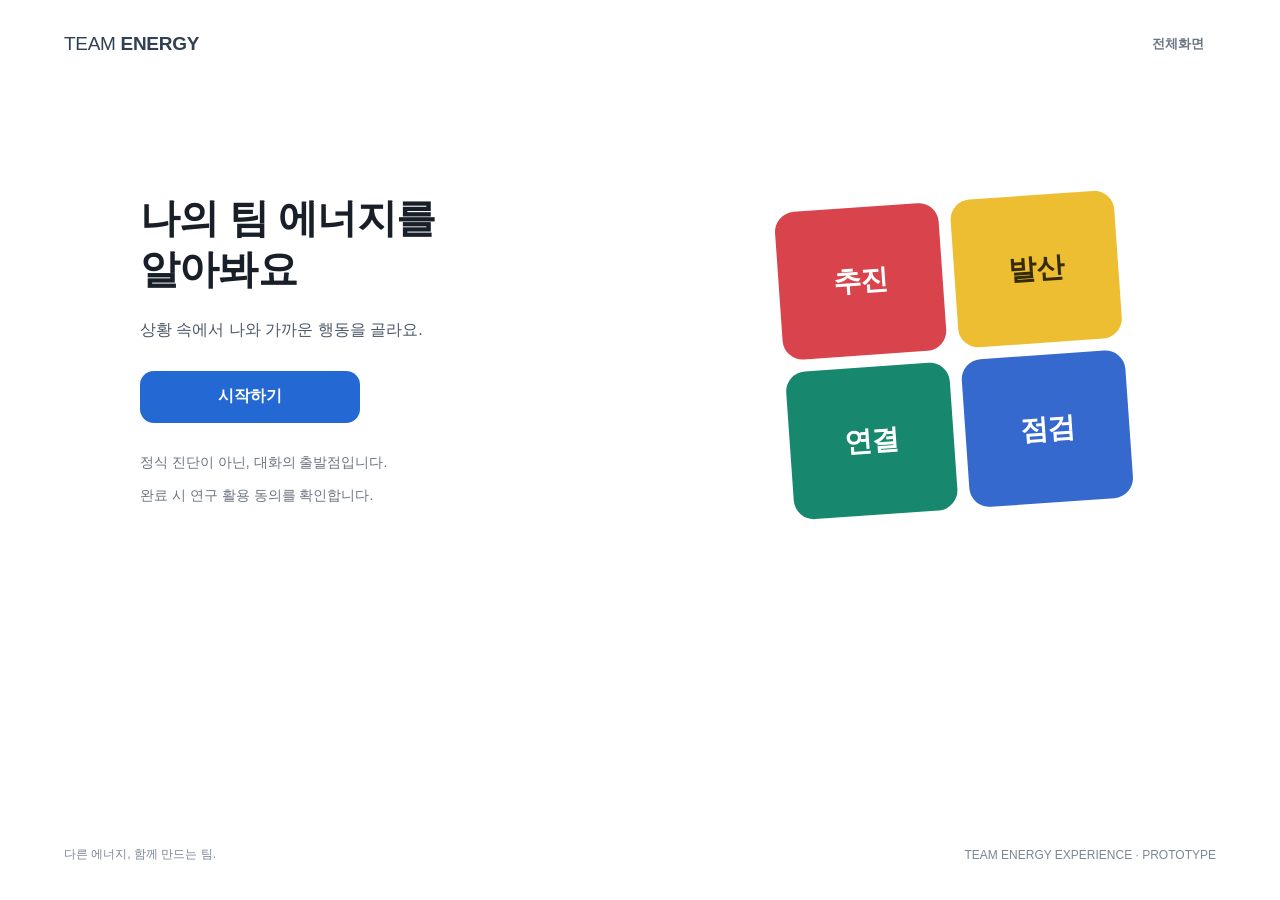
==== commit 95f4a15a: "Add files via upload" ====
--- a/docs/index.html
+++ b/docs/index.html
@@ -1,5 +1,5 @@
 <!doctype html>
-<html lang="ko"><head><meta charset="UTF-8"><meta name="viewport" content="width=device-width,initial-scale=1"><title>TEAM ENERGY | 우리 팀의 에너지를 발견하다</title><link rel="stylesheet" href="participant-design.css?v=design20261013"><link rel="stylesheet" href="live.css?v=full20261013"></head><body><header><a href="#" id="home" aria-label="처음 화면">TEAM <b>ENERGY</b><span>k-DISC EXPERIENCE</span></a><nav><span id="phase">우리 팀을 움직이는 네 가지 에너지</span><button id="fullscreen">전체화면</button></nav></header><main id="app" tabindex="-1"></main><footer><span>다른 에너지, 함께 만드는 팀.</span><span>TEAM ENERGY EXPERIENCE · PROTOTYPE</span></footer><script src="config.js"></script><script src="connection.js?v=full20261013"></script><script src="questions.js"></script><script src="app.js?v=design20261013"></script><script src="live.js?v=full20261013"></script></body></html>
+<html lang="ko"><head><meta charset="UTF-8"><meta name="viewport" content="width=device-width,initial-scale=1"><title>TEAM ENERGY | 우리 팀의 에너지를 발견하다</title><link rel="stylesheet" href="participant-design.css?v=fix20261014"><link rel="stylesheet" href="live.css?v=full20261013"></head><body><header><a href="#" id="home" aria-label="처음 화면">TEAM <b>ENERGY</b><span>k-DISC EXPERIENCE</span></a><nav><span id="phase">우리 팀을 움직이는 네 가지 에너지</span><button id="fullscreen">전체화면</button></nav></header><main id="app" tabindex="-1"></main><footer><span>다른 에너지, 함께 만드는 팀.</span><span>TEAM ENERGY EXPERIENCE · PROTOTYPE</span></footer><script src="config.js"></script><script src="connection.js?v=full20261013"></script><script src="questions.js"></script><script src="app.js?v=fix20261014"></script></body></html>
 
 
 
--- a/docs/participant-design.css
+++ b/docs/participant-design.css
@@ -13,3 +13,5 @@
 .gallery{margin-top:32px;padding-top:24px}.gallery>h3{margin:0 0 16px}.workshop-button{display:block;padding:0;width:100%;background:transparent;border-radius:16px;overflow:hidden}.workshop-button img{display:block}.photo-button{border:0;background:#f2f4f6;border-radius:16px;padding:16px}.photo-button small{font-size:14px;font-weight:400;color:#4e5968}.photo-dialog img{cursor:zoom-out}.photo-dialog button{display:block;margin-left:auto}.photo-dialog img:focus-visible{outline:3px solid #3182f6;outline-offset:3px}
 #research-notice{background:#f9fafb;border-radius:16px;padding:20px 24px;margin-top:24px}#research-title{font-size:16px;margin:0 0 12px}#research-notice .note{color:#4e5968;font-size:14px;line-height:1.7}.end{padding-top:20px}.end h2{font-size:36px;line-height:1.4}.end .actions{flex-direction:column}.end .primary{max-width:100%}
 @media(max-width:760px){main{padding:24px 20px 32px}h1{font-size:32px}h2{font-size:26px}.hero{gap:32px}.energy-grid{grid-template-columns:repeat(2,1fr);max-width:290px;width:100%;justify-self:center;transform:rotate(-3deg);gap:10px;margin:0 0 16px}.energy-tile{min-height:106px;border-radius:16px}.energy-tile span{font-size:23px}.team-example{grid-template-columns:1fr}.team-tokens{gap:10px}.energy-token{flex-basis:48px;width:48px;height:48px;font-size:15px}.closing-tokens{gap:10px}.closing-tokens .energy-token{flex-basis:54px;width:54px;height:54px;font-size:16px}.choice{font-size:16px}.end h2{font-size:28px}#research-notice{padding:18px}.photo-dialog{padding:12px}.photo-dialog img{max-width:calc(94vw - 24px)}.primary{min-height:52px}.end .text-button{padding-left:22px}.panel{padding:20px}}
+
+.energy-guidance h4{font-size:15px;color:#4e5968;margin:20px 0 8px}.team-question{background:#e8f3ff;border-radius:14px;padding:16px 20px;margin-top:20px}.team-question h3{margin:0 0 8px;font-size:15px;color:#4e5968}.team-question p{margin:0}
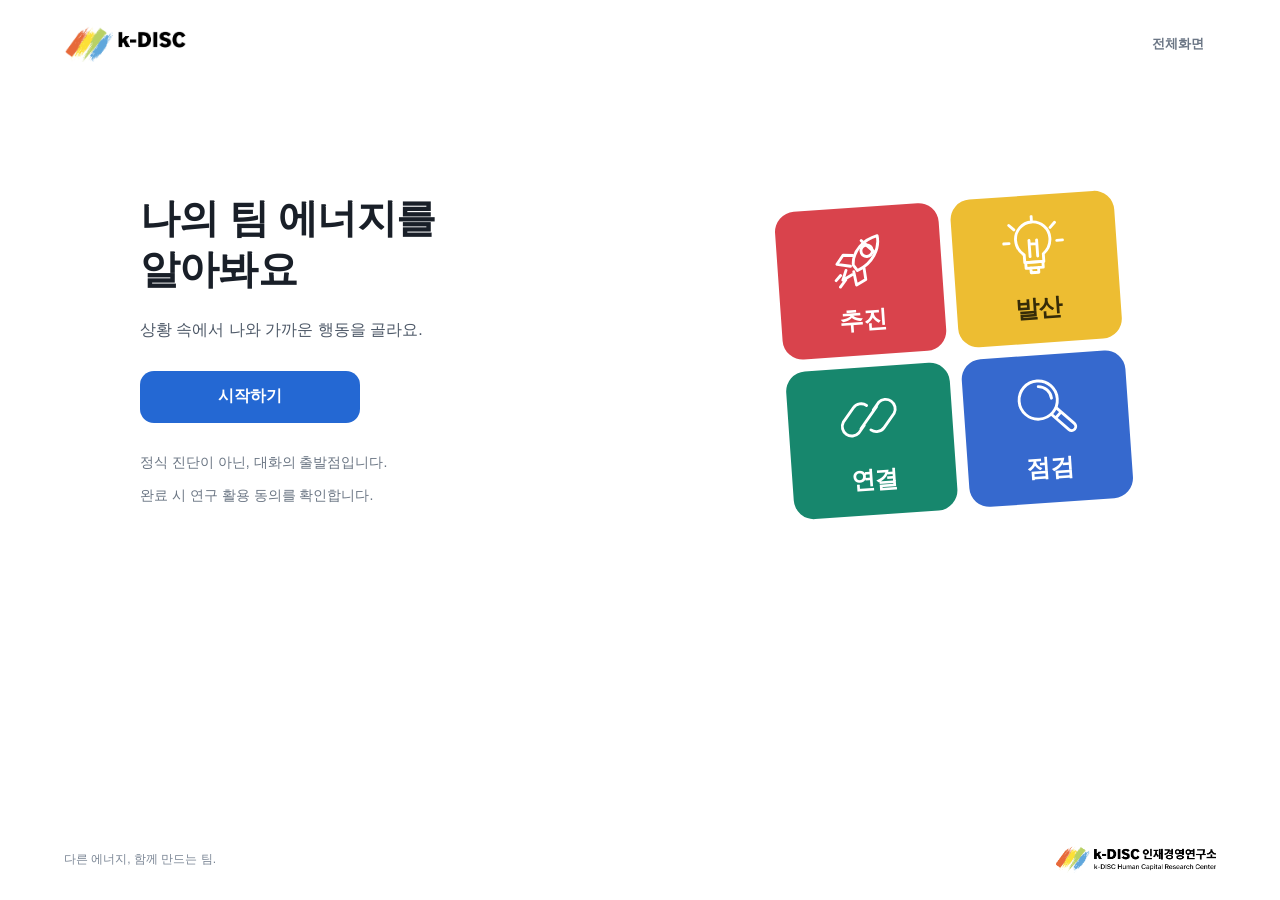
==== commit b33822a2: "Add files via upload" ====
--- a/docs/index.html
+++ b/docs/index.html
@@ -1,5 +1,5 @@
 <!doctype html>
-<html lang="ko"><head><meta charset="UTF-8"><meta name="viewport" content="width=device-width,initial-scale=1"><title>TEAM ENERGY | 우리 팀의 에너지를 발견하다</title><link rel="stylesheet" href="participant-design.css?v=fix20261014"><link rel="stylesheet" href="live.css?v=full20261013"></head><body><header><a href="#" id="home" aria-label="처음 화면">TEAM <b>ENERGY</b><span>k-DISC EXPERIENCE</span></a><nav><span id="phase">우리 팀을 움직이는 네 가지 에너지</span><button id="fullscreen">전체화면</button></nav></header><main id="app" tabindex="-1"></main><footer><span>다른 에너지, 함께 만드는 팀.</span><span>TEAM ENERGY EXPERIENCE · PROTOTYPE</span></footer><script src="config.js"></script><script src="connection.js?v=full20261013"></script><script src="questions.js"></script><script src="app.js?v=fix20261014"></script></body></html>
+<html lang="ko"><head><meta charset="UTF-8"><meta name="viewport" content="width=device-width,initial-scale=1"><title>TEAM ENERGY | 우리 팀의 에너지를 발견하다</title><link rel="stylesheet" href="participant-design.css?v=brand20261014"><link rel="stylesheet" href="live.css?v=full20261013"></head><body><header><a href="#" id="home" aria-label="처음 화면"><span class="brand-logo"><img src="assets/kdisc-logo.png" alt="k-DISC"><span class="slogan-cover" aria-hidden="true"></span></span></a><nav><span id="phase">우리 팀을 움직이는 네 가지 에너지</span><button id="fullscreen">전체화면</button></nav></header><main id="app" tabindex="-1"></main><footer><span>다른 에너지, 함께 만드는 팀.</span><span class="research-brand"><img src="assets/research-logo.png" alt="k-DISC 인재경영연구소"></span></footer><script src="config.js"></script><script src="connection.js?v=full20261013"></script><script src="questions.js"></script><script src="app.js?v=brand20261014"></script></body></html>
 
 
 
--- a/docs/participant-design.css
+++ b/docs/participant-design.css
@@ -15,3 +15,13 @@
 @media(max-width:760px){main{padding:24px 20px 32px}h1{font-size:32px}h2{font-size:26px}.hero{gap:32px}.energy-grid{grid-template-columns:repeat(2,1fr);max-width:290px;width:100%;justify-self:center;transform:rotate(-3deg);gap:10px;margin:0 0 16px}.energy-tile{min-height:106px;border-radius:16px}.energy-tile span{font-size:23px}.team-example{grid-template-columns:1fr}.team-tokens{gap:10px}.energy-token{flex-basis:48px;width:48px;height:48px;font-size:15px}.closing-tokens{gap:10px}.closing-tokens .energy-token{flex-basis:54px;width:54px;height:54px;font-size:16px}.choice{font-size:16px}.end h2{font-size:28px}#research-notice{padding:18px}.photo-dialog{padding:12px}.photo-dialog img{max-width:calc(94vw - 24px)}.primary{min-height:52px}.end .text-button{padding-left:22px}.panel{padding:20px}}
 
 .energy-guidance h4{font-size:15px;color:#4e5968;margin:20px 0 8px}.team-question{background:#e8f3ff;border-radius:14px;padding:16px 20px;margin-top:20px}.team-question h3{margin:0 0 8px;font-size:15px;color:#4e5968}.team-question p{margin:0}
+
+.energy-guidance{background:var(--guide-bg,#eef3fb);border-radius:14px;padding:18px 20px;margin-top:24px}.energy-guidance h4{color:var(--guide-color,#3669a1);margin:0 0 9px;font-size:16px}.energy-guidance .note{color:var(--guide-color,#425e80);font-size:15px;line-height:1.75}
+.team-summary>h3{font-size:17px;font-weight:700;margin-top:18px}.team-summary>h3:first-child{color:#197462}.team-summary>h3:nth-of-type(2){color:#8a663c}.team-summary>h3+p{padding:14px 18px;border-radius:12px;margin-bottom:20px}.team-summary>h3:first-child+p{background:#edf6f3;color:#355c51}.team-summary>h3:nth-of-type(2)+p{background:#f8f3eb;color:#695741}
+.alert-dialog{text-align:center}.alert-dialog button{display:block;margin:20px auto 0}.consent{margin-top:24px}
+
+header #home{display:flex;align-items:center;min-height:44px}.brand-logo{display:block!important;width:125px;height:36px;position:relative;overflow:hidden}.brand-logo img{display:block;width:125px;height:auto}.brand-logo .slogan-cover{display:block;position:absolute;left:43%;right:0;bottom:0;height:34%;background:white}
+footer{align-items:center;gap:16px}.research-brand{display:block!important;position:relative;overflow:hidden;width:160px;height:27px;flex:0 0 160px}.research-brand img{position:absolute;max-width:none;width:175.111px;height:auto;left:-7.553px;top:-22.131px}
+.energy-grid{gap:12px}.energy-tile{gap:12px;padding:12px;min-height:148px}.energy-tile svg{width:65px;height:65px;flex-shrink:0}.energy-tile span{font-size:24px}
+.closing-tokens .energy-token{width:96px;height:96px;flex-basis:96px;flex-direction:column;gap:4px;font-size:15px;border-width:5px;padding:0 0 2px}.closing-tokens svg{width:38px;height:38px;flex-shrink:0}.closing-tokens span{line-height:1.2}.closing-tokens{gap:16px}.research-intro{margin-top:12px;color:#6b7684;line-height:1.7;font-size:14px}
+@media(max-width:760px){.energy-tile{min-height:126px;gap:8px}.energy-tile svg{width:52px;height:52px}.energy-tile span{font-size:21px}.closing-tokens{gap:8px}.closing-tokens .energy-token{width:72px;height:72px;flex-basis:72px;border-width:4px;font-size:13px;gap:3px}.closing-tokens svg{width:29px;height:29px}footer{padding:16px 20px;flex-wrap:wrap}.research-brand{margin-left:auto}.research-intro{font-size:13px}}
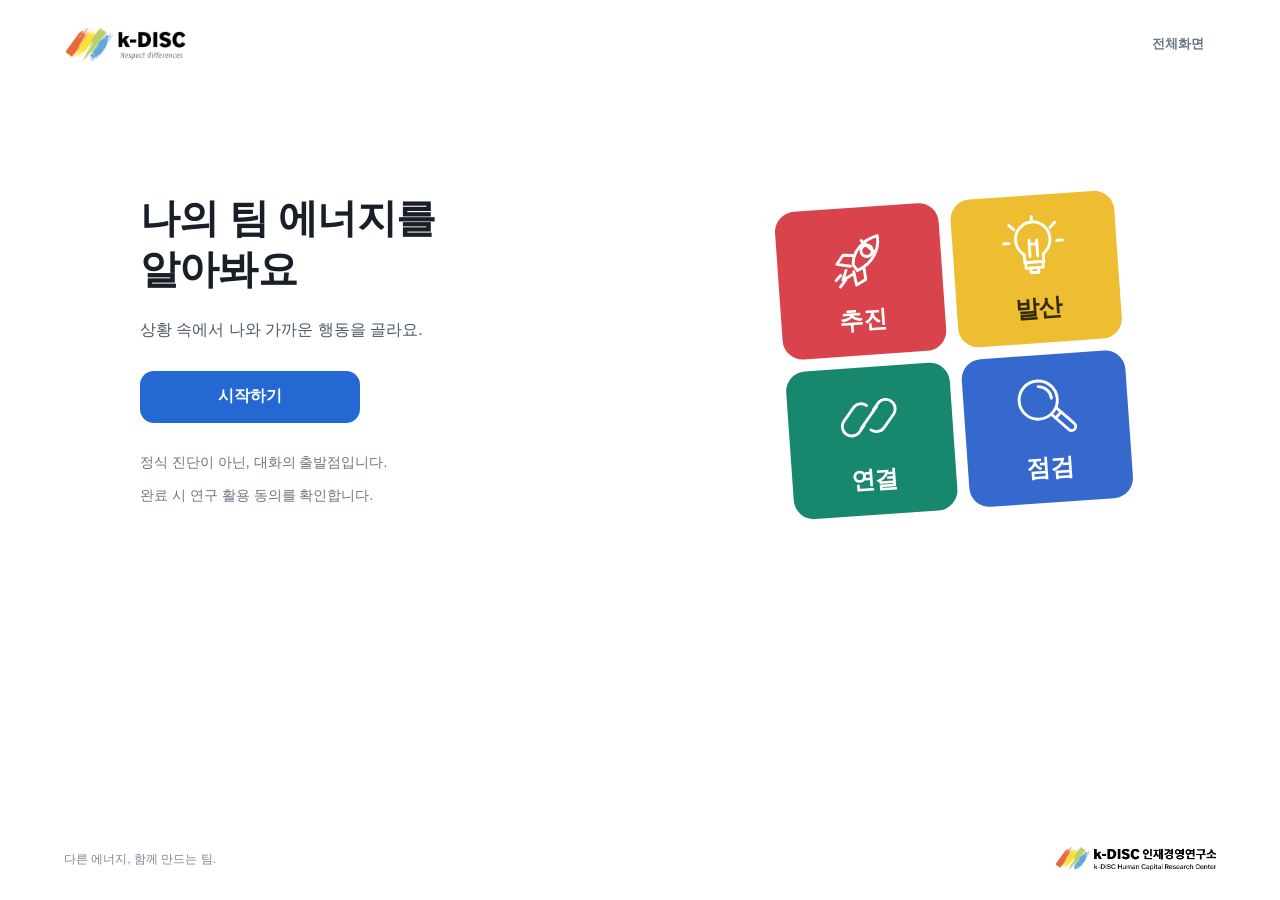
==== commit 80955f36: "Add files via upload" ====
--- a/docs/index.html
+++ b/docs/index.html
@@ -1,5 +1,5 @@
 <!doctype html>
-<html lang="ko"><head><meta charset="UTF-8"><meta name="viewport" content="width=device-width,initial-scale=1"><title>TEAM ENERGY | 우리 팀의 에너지를 발견하다</title><link rel="stylesheet" href="participant-design.css?v=brand20261014"><link rel="stylesheet" href="live.css?v=full20261013"></head><body><header><a href="#" id="home" aria-label="처음 화면"><span class="brand-logo"><img src="assets/kdisc-logo.png" alt="k-DISC"><span class="slogan-cover" aria-hidden="true"></span></span></a><nav><span id="phase">우리 팀을 움직이는 네 가지 에너지</span><button id="fullscreen">전체화면</button></nav></header><main id="app" tabindex="-1"></main><footer><span>다른 에너지, 함께 만드는 팀.</span><span class="research-brand"><img src="assets/research-logo.png" alt="k-DISC 인재경영연구소"></span></footer><script src="config.js"></script><script src="connection.js?v=full20261013"></script><script src="questions.js"></script><script src="app.js?v=brand20261014"></script></body></html>
+<html lang="ko"><head><meta charset="UTF-8"><meta name="viewport" content="width=device-width,initial-scale=1"><title>TEAM ENERGY | 우리 팀의 에너지를 발견하다</title><link rel="stylesheet" href="participant-design.css?v=originallogo20261014"><link rel="stylesheet" href="live.css?v=full20261013"></head><body><header><a href="#" id="home" aria-label="처음 화면"><span class="brand-logo"><img src="assets/kdisc-logo.png" alt="k-DISC"></span></a><nav><span id="phase">우리 팀을 움직이는 네 가지 에너지</span><button id="fullscreen">전체화면</button></nav></header><main id="app" tabindex="-1"></main><footer><span>다른 에너지, 함께 만드는 팀.</span><span class="research-brand"><img src="assets/research-logo.png" alt="k-DISC 인재경영연구소"></span></footer><script src="config.js"></script><script src="connection.js?v=full20261013"></script><script src="questions.js"></script><script src="app.js?v=brand20261014"></script></body></html>
 
 
 
--- a/docs/participant-design.css
+++ b/docs/participant-design.css
@@ -25,3 +25,6 @@
 .energy-grid{gap:12px}.energy-tile{gap:12px;padding:12px;min-height:148px}.energy-tile svg{width:65px;height:65px;flex-shrink:0}.energy-tile span{font-size:24px}
 .closing-tokens .energy-token{width:96px;height:96px;flex-basis:96px;flex-direction:column;gap:4px;font-size:15px;border-width:5px;padding:0 0 2px}.closing-tokens svg{width:38px;height:38px;flex-shrink:0}.closing-tokens span{line-height:1.2}.closing-tokens{gap:16px}.research-intro{margin-top:12px;color:#6b7684;line-height:1.7;font-size:14px}
 @media(max-width:760px){.energy-tile{min-height:126px;gap:8px}.energy-tile svg{width:52px;height:52px}.energy-tile span{font-size:21px}.closing-tokens{gap:8px}.closing-tokens .energy-token{width:72px;height:72px;flex-basis:72px;border-width:4px;font-size:13px;gap:3px}.closing-tokens svg{width:29px;height:29px}footer{padding:16px 20px;flex-wrap:wrap}.research-brand{margin-left:auto}.research-intro{font-size:13px}}
+
+/* Show the complete original k-DISC logo, including its slogan. */
+.brand-logo{height:auto;overflow:visible}.brand-logo img{width:125px;height:auto}
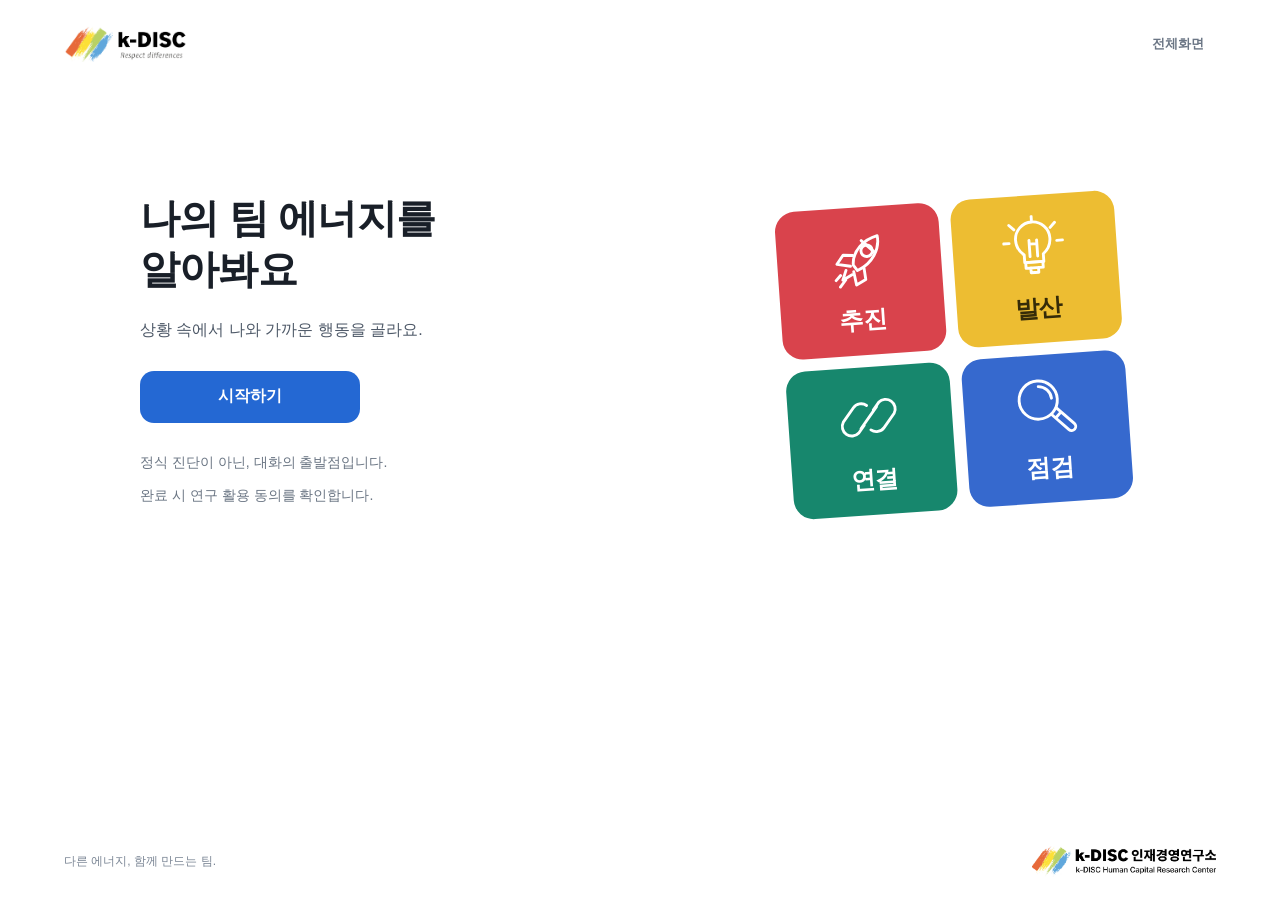
==== commit 49c3f132: "Add files via upload" ====
--- a/docs/index.html
+++ b/docs/index.html
@@ -1,5 +1,5 @@
 <!doctype html>
-<html lang="ko"><head><meta charset="UTF-8"><meta name="viewport" content="width=device-width,initial-scale=1"><title>TEAM ENERGY | 우리 팀의 에너지를 발견하다</title><link rel="stylesheet" href="participant-design.css?v=originallogo20261014"><link rel="stylesheet" href="live.css?v=full20261013"></head><body><header><a href="#" id="home" aria-label="처음 화면"><span class="brand-logo"><img src="assets/kdisc-logo.png" alt="k-DISC"></span></a><nav><span id="phase">우리 팀을 움직이는 네 가지 에너지</span><button id="fullscreen">전체화면</button></nav></header><main id="app" tabindex="-1"></main><footer><span>다른 에너지, 함께 만드는 팀.</span><span class="research-brand"><img src="assets/research-logo.png" alt="k-DISC 인재경영연구소"></span></footer><script src="config.js"></script><script src="connection.js?v=full20261013"></script><script src="questions.js"></script><script src="app.js?v=brand20261014"></script></body></html>
+<html lang="ko"><head><meta charset="UTF-8"><meta name="viewport" content="width=device-width,initial-scale=1"><title>TEAM ENERGY | 우리 팀의 에너지를 발견하다</title><link rel="stylesheet" href="participant-design.css?v=logodash20261014"><link rel="stylesheet" href="live.css?v=full20261013"></head><body><header><a href="#" id="home" aria-label="처음 화면"><span class="brand-logo"><img src="assets/kdisc-logo.png" alt="k-DISC"></span></a><nav><span id="phase">우리 팀을 움직이는 네 가지 에너지</span><button id="fullscreen">전체화면</button></nav></header><main id="app" tabindex="-1"></main><footer><span>다른 에너지, 함께 만드는 팀.</span><span class="research-brand"><img src="assets/research-logo.png" alt="k-DISC 인재경영연구소"></span></footer><script src="config.js"></script><script src="connection.js?v=full20261013"></script><script src="questions.js"></script><script src="app.js?v=brand20261014"></script></body></html>
 
 
 
--- a/docs/participant-design.css
+++ b/docs/participant-design.css
@@ -28,3 +28,6 @@
 
 /* Show the complete original k-DISC logo, including its slogan. */
 .brand-logo{height:auto;overflow:visible}.brand-logo img{width:125px;height:auto}
+
+/* Research logo: 15% larger, original aspect ratio preserved. */
+.research-brand{width:184px;height:31px;flex-basis:184px}.research-brand img{width:201.378px;left:-8.686px;top:-25.45px}
